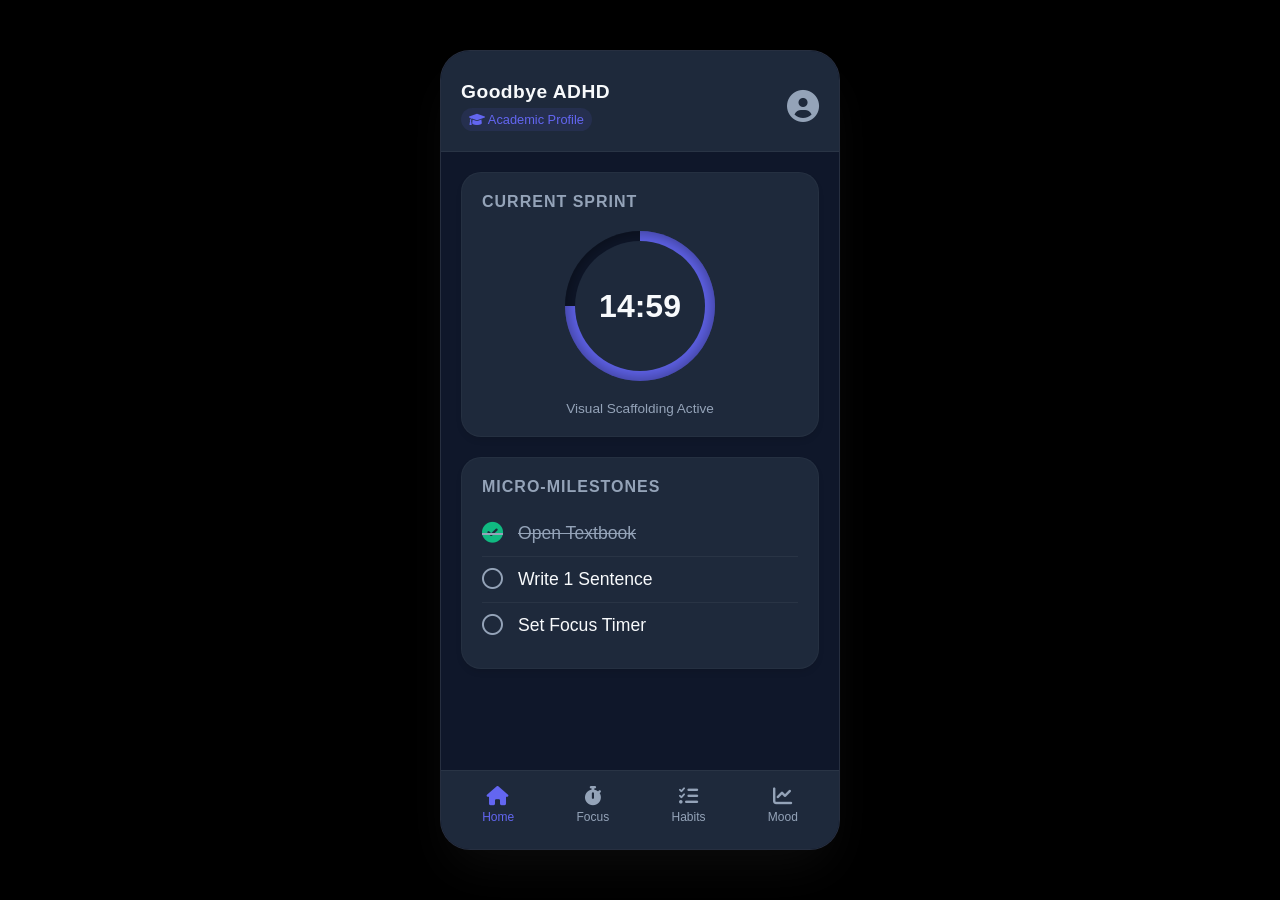
==== .vscode/index.html @ 6bf0de4b "basic Basic" ====
<!DOCTYPE html>
<html lang="en">
<head>
    <meta charset="UTF-8">
    <meta name="viewport" content="width=device-width, initial-scale=1.0">
    <title>Goodbye ADHD | Solutions for your day's problems</title>
    <link rel="stylesheet" href="style.css">
    <link href="https://cdnjs.cloudflare.com/ajax/libs/font-awesome/6.0.0/css/all.min.css" rel="stylesheet">
</head>
<body>

    <div class="app-container">
        
        <header class="app-header">
            <div class="user-info">
                <h1>Goodbye ADHD</h1>
                <span class="identity-badge"><i class="fas fa-graduation-cap"></i> Academic Profile</span>
            </div>
            <i class="fas fa-user-circle profile-icon"></i>
        </header>

        <main class="app-content">
            
            <section class="card focus-section">
                <h2>Current Sprint</h2>
                <div class="progress-ring-container">
                    <div class="progress-ring">
                        <span class="time-left">14:59</span>
                    </div>
                </div>
                <p class="scaffolding-text">Visual Scaffolding Active</p>
            </section>

            <section class="card habit-section">
                <h2>Micro-Milestones</h2>
                <ul class="milestone-list">
                    <li class="milestone completed">
                        <i class="fas fa-check-circle"></i>
                        <span>Open Textbook</span>
                    </li>
                    <li class="milestone pending">
                        <i class="far fa-circle"></i>
                        <span>Write 1 Sentence</span>
                    </li>
                    <li class="milestone pending">
                        <i class="far fa-circle"></i>
                        <span>Set Focus Timer</span>
                    </li>
                </ul>
            </section>

        </main>

        <nav class="bottom-nav">
            <a href="#" class="nav-item active"><i class="fas fa-home"></i><span>Home</span></a>
            <a href="#" class="nav-item"><i class="fas fa-stopwatch"></i><span>Focus</span></a>
            <a href="#" class="nav-item"><i class="fas fa-list-check"></i><span>Habits</span></a>
            <a href="#" class="nav-item"><i class="fas fa-chart-line"></i><span>Mood</span></a>
        </nav>

    </div>

</body>
</html>
---- .vscode/style.css ----
/* Core Variables for the Minimalist Slate Aesthetic */
:root {
    --bg-obsidian: #0f172a;        /* Deep slate background */
    --card-charcoal: #1e293b;      /* Slightly lighter card background */
    --text-primary: #f8fafc;       /* Clean white text */
    --text-secondary: #94a3b8;     /* Muted silver for secondary text */
    --accent-slate-blue: #6366f1;  /* Calming professional accent color */
    --success-green: #10b981;      /* Positive reinforcement color */
}

/* Global Reset for clean margins */
* {
    margin: 0;
    padding: 0;
    box-sizing: border-box;
    font-family: 'Segoe UI', Tahoma, Geneva, Verdana, sans-serif;
}

body {
    background-color: #000; /* Black background behind the mobile view */
    display: flex;
    justify-content: center;
    align-items: center;
    min-height: 100vh;
    color: var(--text-primary);
}

/* Simulating a Mobile Device Screen */
.app-container {
    width: 100%;
    max-width: 400px; /* Mobile phone width */
    height: 800px;
    background-color: var(--bg-obsidian);
    border-radius: 30px;
    overflow: hidden;
    display: flex;
    flex-direction: column;
    box-shadow: 0 25px 50px -12px rgba(255, 255, 255, 0.05); /* Soft premium shadow */
    border: 1px solid rgba(255, 255, 255, 0.1);
}

/* Header Styling */
.app-header {
    padding: 30px 20px 20px;
    display: flex;
    justify-content: space-between;
    align-items: center;
    background-color: var(--card-charcoal);
    border-bottom: 1px solid rgba(255, 255, 255, 0.05);
}

.app-header h1 {
    font-size: 1.2rem;
    font-weight: 600;
    letter-spacing: 0.5px;
}

.identity-badge {
    display: inline-block;
    margin-top: 5px;
    font-size: 0.8rem;
    color: var(--accent-slate-blue);
    background-color: rgba(99, 102, 241, 0.1);
    padding: 4px 8px;
    border-radius: 12px;
}

.profile-icon {
    font-size: 2rem;
    color: var(--text-secondary);
}

/* Main Dashboard Content area */
.app-content {
    flex: 1;
    padding: 20px;
    overflow-y: auto;
    display: flex;
    flex-direction: column;
    gap: 20px;
}

/* UI Cards (The "Glassmorphism" feel) */
.card {
    background-color: var(--card-charcoal);
    border-radius: 20px;
    padding: 20px;
    box-shadow: 0 4px 6px -1px rgba(0, 0, 0, 0.1);
    border: 1px solid rgba(255, 255, 255, 0.03);
}

.card h2 {
    font-size: 1rem;
    color: var(--text-secondary);
    margin-bottom: 15px;
    text-transform: uppercase;
    letter-spacing: 1px;
}

/* Visual Scaffolding (Focus Timer) */
.progress-ring-container {
    display: flex;
    justify-content: center;
    margin: 20px 0;
}

.progress-ring {
    width: 150px;
    height: 150px;
    border-radius: 50%;
    background: conic-gradient(var(--accent-slate-blue) 75%, var(--bg-obsidian) 0);
    display: flex;
    justify-content: center;
    align-items: center;
    box-shadow: inset 0 0 20px rgba(0,0,0,0.5);
}

.time-left {
    background-color: var(--card-charcoal);
    width: 130px;
    height: 130px;
    border-radius: 50%;
    display: flex;
    justify-content: center;
    align-items: center;
    font-size: 2rem;
    font-weight: bold;
}

.scaffolding-text {
    text-align: center;
    font-size: 0.85rem;
    color: var(--text-secondary);
}

/* Micro-Milestones (Habits) */
.milestone-list {
    list-style: none;
}

.milestone {
    display: flex;
    align-items: center;
    padding: 12px 0;
    border-bottom: 1px solid rgba(255,255,255,0.05);
    font-size: 1.1rem;
}

.milestone:last-child {
    border-bottom: none;
}

.milestone i {
    margin-right: 15px;
    font-size: 1.3rem;
}

.completed { color: var(--text-secondary); text-decoration: line-through; }
.completed i { color: var(--success-green); }
.pending { color: var(--text-primary); }
.pending i { color: var(--text-secondary); }

/* Bottom Navigation Bar */
.bottom-nav {
    display: flex;
    justify-content: space-around;
    padding: 15px 10px 25px;
    background-color: var(--card-charcoal);
    border-top: 1px solid rgba(255, 255, 255, 0.05);
}

.nav-item {
    color: var(--text-secondary);
    text-decoration: none;
    display: flex;
    flex-direction: column;
    align-items: center;
    gap: 5px;
    font-size: 0.75rem;
    transition: color 0.3s ease;
}

.nav-item i {
    font-size: 1.2rem;
}

.nav-item.active {
    color: var(--accent-slate-blue);
}
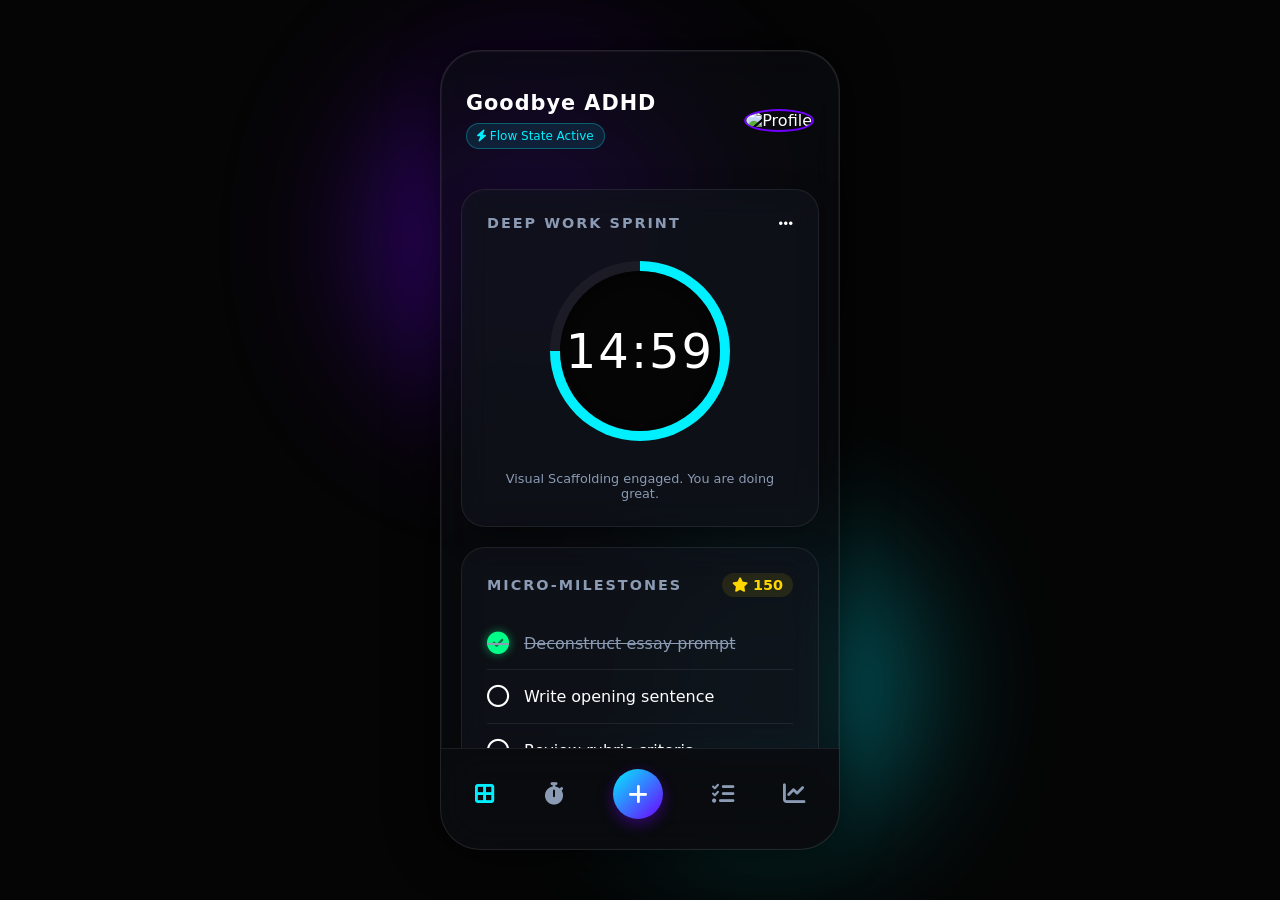
==== commit 0de849ce: "EPIC UI" ====
--- a/.vscode/index.html
+++ b/.vscode/index.html
@@ -9,53 +9,67 @@
 </head>
 <body>
 
+    <div class="ambient-orb orb-1"></div>
+    <div class="ambient-orb orb-2"></div>
+
     <div class="app-container">
         
         <header class="app-header">
             <div class="user-info">
                 <h1>Goodbye ADHD</h1>
-                <span class="identity-badge"><i class="fas fa-graduation-cap"></i> Academic Profile</span>
+                <div class="identity-badge pulse-badge">
+                    <i class="fas fa-bolt"></i> Flow State Active
+                </div>
             </div>
-            <i class="fas fa-user-circle profile-icon"></i>
+            <div class="profile-glow">
+                <img src="https://api.dicebear.com/7.x/avataaars/svg?seed=Felix" alt="Profile" class="profile-avatar">
+            </div>
         </header>
 
         <main class="app-content">
             
-            <section class="card focus-section">
-                <h2>Current Sprint</h2>
+            <section class="card glass-card focus-section">
+                <div class="card-header">
+                    <h2>Deep Work Sprint</h2>
+                    <i class="fas fa-ellipsis-h text-muted"></i>
+                </div>
                 <div class="progress-ring-container">
-                    <div class="progress-ring">
+                    <div class="progress-ring epic-glow">
                         <span class="time-left">14:59</span>
                     </div>
                 </div>
-                <p class="scaffolding-text">Visual Scaffolding Active</p>
+                <p class="scaffolding-text">Visual Scaffolding engaged. You are doing great.</p>
             </section>
 
-            <section class="card habit-section">
-                <h2>Micro-Milestones</h2>
+            <section class="card glass-card habit-section">
+                <div class="card-header">
+                    <h2>Micro-Milestones</h2>
+                    <span class="reward-points"><i class="fas fa-star"></i> 150</span>
+                </div>
                 <ul class="milestone-list">
                     <li class="milestone completed">
-                        <i class="fas fa-check-circle"></i>
-                        <span>Open Textbook</span>
+                        <i class="fas fa-check-circle neon-success"></i>
+                        <span>Deconstruct essay prompt</span>
                     </li>
-                    <li class="milestone pending">
+                    <li class="milestone pending hover-lift">
                         <i class="far fa-circle"></i>
-                        <span>Write 1 Sentence</span>
+                        <span>Write opening sentence</span>
                     </li>
-                    <li class="milestone pending">
+                    <li class="milestone pending hover-lift">
                         <i class="far fa-circle"></i>
-                        <span>Set Focus Timer</span>
+                        <span>Review rubric criteria</span>
                     </li>
                 </ul>
             </section>
 
         </main>
 
-        <nav class="bottom-nav">
-            <a href="#" class="nav-item active"><i class="fas fa-home"></i><span>Home</span></a>
-            <a href="#" class="nav-item"><i class="fas fa-stopwatch"></i><span>Focus</span></a>
-            <a href="#" class="nav-item"><i class="fas fa-list-check"></i><span>Habits</span></a>
-            <a href="#" class="nav-item"><i class="fas fa-chart-line"></i><span>Mood</span></a>
+        <nav class="bottom-nav glass-nav">
+            <a href="#" class="nav-item active"><i class="fas fa-border-all"></i></a>
+            <a href="#" class="nav-item"><i class="fas fa-stopwatch"></i></a>
+            <a href="#" class="nav-item epic-add-btn"><i class="fas fa-plus"></i></a>
+            <a href="#" class="nav-item"><i class="fas fa-list-check"></i></a>
+            <a href="#" class="nav-item"><i class="fas fa-chart-line"></i></a>
         </nav>
 
     </div>
--- a/.vscode/style.css
+++ b/.vscode/style.css
@@ -1,189 +1,131 @@
-/* Core Variables for the Minimalist Slate Aesthetic */
 :root {
-    --bg-obsidian: #0f172a;        /* Deep slate background */
-    --card-charcoal: #1e293b;      /* Slightly lighter card background */
-    --text-primary: #f8fafc;       /* Clean white text */
-    --text-secondary: #94a3b8;     /* Muted silver for secondary text */
-    --accent-slate-blue: #6366f1;  /* Calming professional accent color */
-    --success-green: #10b981;      /* Positive reinforcement color */
+    --bg-deep: #050505;
+    --glass-bg: rgba(20, 25, 35, 0.4);
+    --glass-border: rgba(255, 255, 255, 0.08);
+    --text-primary: #ffffff;
+    --text-muted: #8b9bb4;
+    --accent-cyan: #00f0ff;
+    --accent-purple: #7000ff;
+    --success-neon: #00ff88;
 }
 
-/* Global Reset for clean margins */
-* {
-    margin: 0;
-    padding: 0;
-    box-sizing: border-box;
-    font-family: 'Segoe UI', Tahoma, Geneva, Verdana, sans-serif;
+* { margin: 0; padding: 0; box-sizing: border-box; font-family: 'Segoe UI', system-ui, sans-serif; }
+
+body {
+    background-color: var(--bg-deep);
+    display: flex; justify-content: center; align-items: center; min-height: 100vh;
+    color: var(--text-primary);
+    overflow: hidden;
 }
 
-body {
-    background-color: #000; /* Black background behind the mobile view */
-    display: flex;
-    justify-content: center;
-    align-items: center;
-    min-height: 100vh;
-    color: var(--text-primary);
+/* --- EPIC AMBIENT BACKGROUND --- */
+.ambient-orb {
+    position: absolute; border-radius: 50%; filter: blur(80px); z-index: -1; opacity: 0.5;
+}
+.orb-1 {
+    width: 300px; height: 300px; background: var(--accent-purple);
+    top: 10%; left: 30%; animation: float 10s infinite alternate;
+}
+.orb-2 {
+    width: 250px; height: 250px; background: var(--accent-cyan);
+    bottom: 10%; right: 30%; animation: float 12s infinite alternate-reverse;
 }
 
-/* Simulating a Mobile Device Screen */
-.app-container {
-    width: 100%;
-    max-width: 400px; /* Mobile phone width */
-    height: 800px;
-    background-color: var(--bg-obsidian);
-    border-radius: 30px;
-    overflow: hidden;
-    display: flex;
-    flex-direction: column;
-    box-shadow: 0 25px 50px -12px rgba(255, 255, 255, 0.05); /* Soft premium shadow */
-    border: 1px solid rgba(255, 255, 255, 0.1);
+@keyframes float {
+    0% { transform: translateY(0px) scale(1); }
+    100% { transform: translateY(50px) scale(1.2); }
 }
 
-/* Header Styling */
-.app-header {
-    padding: 30px 20px 20px;
-    display: flex;
-    justify-content: space-between;
-    align-items: center;
-    background-color: var(--card-charcoal);
-    border-bottom: 1px solid rgba(255, 255, 255, 0.05);
+/* --- THE DEVICE --- */
+.app-container {
+    width: 100%; max-width: 400px; height: 800px;
+    background: rgba(10, 12, 16, 0.7);
+    backdrop-filter: blur(20px);
+    border-radius: 40px;
+    display: flex; flex-direction: column;
+    box-shadow: 0 0 50px rgba(0, 0, 0, 0.8), inset 0 0 2px rgba(255, 255, 255, 0.2);
+    border: 1px solid rgba(255, 255, 255, 0.1);
+    position: relative; overflow: hidden;
 }
 
-.app-header h1 {
-    font-size: 1.2rem;
-    font-weight: 600;
-    letter-spacing: 0.5px;
+/* --- HEADER --- */
+.app-header { padding: 40px 25px 20px; display: flex; justify-content: space-between; align-items: center; }
+.app-header h1 { font-size: 1.3rem; font-weight: 700; letter-spacing: 1px; }
+
+.pulse-badge {
+    margin-top: 8px; font-size: 0.75rem; color: var(--accent-cyan);
+    background: rgba(0, 240, 255, 0.1); padding: 5px 10px; border-radius: 20px;
+    border: 1px solid rgba(0, 240, 255, 0.3);
+    display: inline-block;
+    animation: pulse-border 2s infinite;
 }
 
-.identity-badge {
-    display: inline-block;
-    margin-top: 5px;
-    font-size: 0.8rem;
-    color: var(--accent-slate-blue);
-    background-color: rgba(99, 102, 241, 0.1);
-    padding: 4px 8px;
-    border-radius: 12px;
+.profile-avatar { width: 45px; height: 45px; border-radius: 50%; border: 2px solid var(--accent-purple); }
+
+/* --- GLASSMORPHISM CARDS --- */
+.app-content { flex: 1; padding: 20px; display: flex; flex-direction: column; gap: 20px; overflow-y: auto; }
+
+.glass-card {
+    background: var(--glass-bg);
+    backdrop-filter: blur(16px);
+    -webkit-backdrop-filter: blur(16px);
+    border: 1px solid var(--glass-border);
+    border-radius: 24px; padding: 25px;
+    box-shadow: 0 8px 32px 0 rgba(0, 0, 0, 0.3);
 }
 
-.profile-icon {
-    font-size: 2rem;
-    color: var(--text-secondary);
+.card-header { display: flex; justify-content: space-between; align-items: center; margin-bottom: 20px; }
+.glass-card h2 { font-size: 0.9rem; color: var(--text-muted); text-transform: uppercase; letter-spacing: 2px; }
+.reward-points { color: #ffd700; font-weight: bold; font-size: 0.9rem; background: rgba(255, 215, 0, 0.1); padding: 4px 10px; border-radius: 12px; }
+
+/* --- EPIC FOCUS TIMER --- */
+.progress-ring-container { display: flex; justify-content: center; margin: 30px 0; }
+
+.epic-glow {
+    width: 180px; height: 180px; border-radius: 50%;
+    background: conic-gradient(var(--accent-cyan) 75%, rgba(255,255,255,0.05) 0);
+    display: flex; justify-content: center; align-items: center;
+    animation: breathing-glow 3s ease-in-out infinite alternate;
 }
 
-/* Main Dashboard Content area */
-.app-content {
-    flex: 1;
-    padding: 20px;
-    overflow-y: auto;
-    display: flex;
-    flex-direction: column;
-    gap: 20px;
-}
-
-/* UI Cards (The "Glassmorphism" feel) */
-.card {
-    background-color: var(--card-charcoal);
-    border-radius: 20px;
-    padding: 20px;
-    box-shadow: 0 4px 6px -1px rgba(0, 0, 0, 0.1);
-    border: 1px solid rgba(255, 255, 255, 0.03);
-}
-
-.card h2 {
-    font-size: 1rem;
-    color: var(--text-secondary);
-    margin-bottom: 15px;
-    text-transform: uppercase;
-    letter-spacing: 1px;
-}
-
-/* Visual Scaffolding (Focus Timer) */
-.progress-ring-container {
-    display: flex;
-    justify-content: center;
-    margin: 20px 0;
-}
-
-.progress-ring {
-    width: 150px;
-    height: 150px;
-    border-radius: 50%;
-    background: conic-gradient(var(--accent-slate-blue) 75%, var(--bg-obsidian) 0);
-    display: flex;
-    justify-content: center;
-    align-items: center;
-    box-shadow: inset 0 0 20px rgba(0,0,0,0.5);
+@keyframes breathing-glow {
+    0% { box-shadow: 0 0 10px rgba(0, 240, 255, 0.2), inset 0 0 20px rgba(0,0,0,0.8); }
+    100% { box-shadow: 0 0 30px rgba(0, 240, 255, 0.6), inset 0 0 20px rgba(0,0,0,0.8); }
 }
 
 .time-left {
-    background-color: var(--card-charcoal);
-    width: 130px;
-    height: 130px;
-    border-radius: 50%;
-    display: flex;
-    justify-content: center;
-    align-items: center;
-    font-size: 2rem;
-    font-weight: bold;
+    background: var(--bg-deep); width: 160px; height: 160px; border-radius: 50%;
+    display: flex; justify-content: center; align-items: center;
+    font-size: 3rem; font-weight: 300; letter-spacing: 2px;
+    box-shadow: inset 0 4px 10px rgba(0,0,0,0.5);
 }
 
-.scaffolding-text {
-    text-align: center;
-    font-size: 0.85rem;
-    color: var(--text-secondary);
+.scaffolding-text { text-align: center; font-size: 0.8rem; color: var(--text-muted); }
+
+/* --- HABIT LIST INTERACTIVITY --- */
+.milestone-list { list-style: none; }
+.milestone { display: flex; align-items: center; padding: 15px 0; border-bottom: 1px solid var(--glass-border); transition: all 0.3s ease; }
+.milestone:last-child { border-bottom: none; }
+.milestone i { margin-right: 15px; font-size: 1.4rem; }
+
+.hover-lift:hover { transform: translateX(10px); color: var(--accent-cyan); cursor: pointer; }
+.completed { color: var(--text-muted); text-decoration: line-through; }
+.neon-success { color: var(--success-neon); text-shadow: 0 0 10px rgba(0, 255, 136, 0.5); }
+
+/* --- GLASS NAV BAR --- */
+.glass-nav {
+    display: flex; justify-content: space-around; align-items: center;
+    padding: 20px 10px 30px;
+    background: rgba(10, 12, 16, 0.8); backdrop-filter: blur(20px);
+    border-top: 1px solid var(--glass-border);
 }
+.nav-item { color: var(--text-muted); text-decoration: none; font-size: 1.4rem; transition: 0.3s; }
+.nav-item.active { color: var(--accent-cyan); }
+.nav-item:hover { color: var(--text-primary); transform: translateY(-3px); }
 
-/* Micro-Milestones (Habits) */
-.milestone-list {
-    list-style: none;
-}
-
-.milestone {
-    display: flex;
-    align-items: center;
-    padding: 12px 0;
-    border-bottom: 1px solid rgba(255,255,255,0.05);
-    font-size: 1.1rem;
-}
-
-.milestone:last-child {
-    border-bottom: none;
-}
-
-.milestone i {
-    margin-right: 15px;
-    font-size: 1.3rem;
-}
-
-.completed { color: var(--text-secondary); text-decoration: line-through; }
-.completed i { color: var(--success-green); }
-.pending { color: var(--text-primary); }
-.pending i { color: var(--text-secondary); }
-
-/* Bottom Navigation Bar */
-.bottom-nav {
-    display: flex;
-    justify-content: space-around;
-    padding: 15px 10px 25px;
-    background-color: var(--card-charcoal);
-    border-top: 1px solid rgba(255, 255, 255, 0.05);
-}
-
-.nav-item {
-    color: var(--text-secondary);
-    text-decoration: none;
-    display: flex;
-    flex-direction: column;
-    align-items: center;
-    gap: 5px;
-    font-size: 0.75rem;
-    transition: color 0.3s ease;
-}
-
-.nav-item i {
-    font-size: 1.2rem;
-}
-
-.nav-item.active {
-    color: var(--accent-slate-blue);
+.epic-add-btn {
+    background: linear-gradient(135deg, var(--accent-cyan), var(--accent-purple));
+    color: white !important; width: 50px; height: 50px; border-radius: 50%;
+    display: flex; justify-content: center; align-items: center;
+    box-shadow: 0 5px 15px rgba(112, 0, 255, 0.4);
 }
